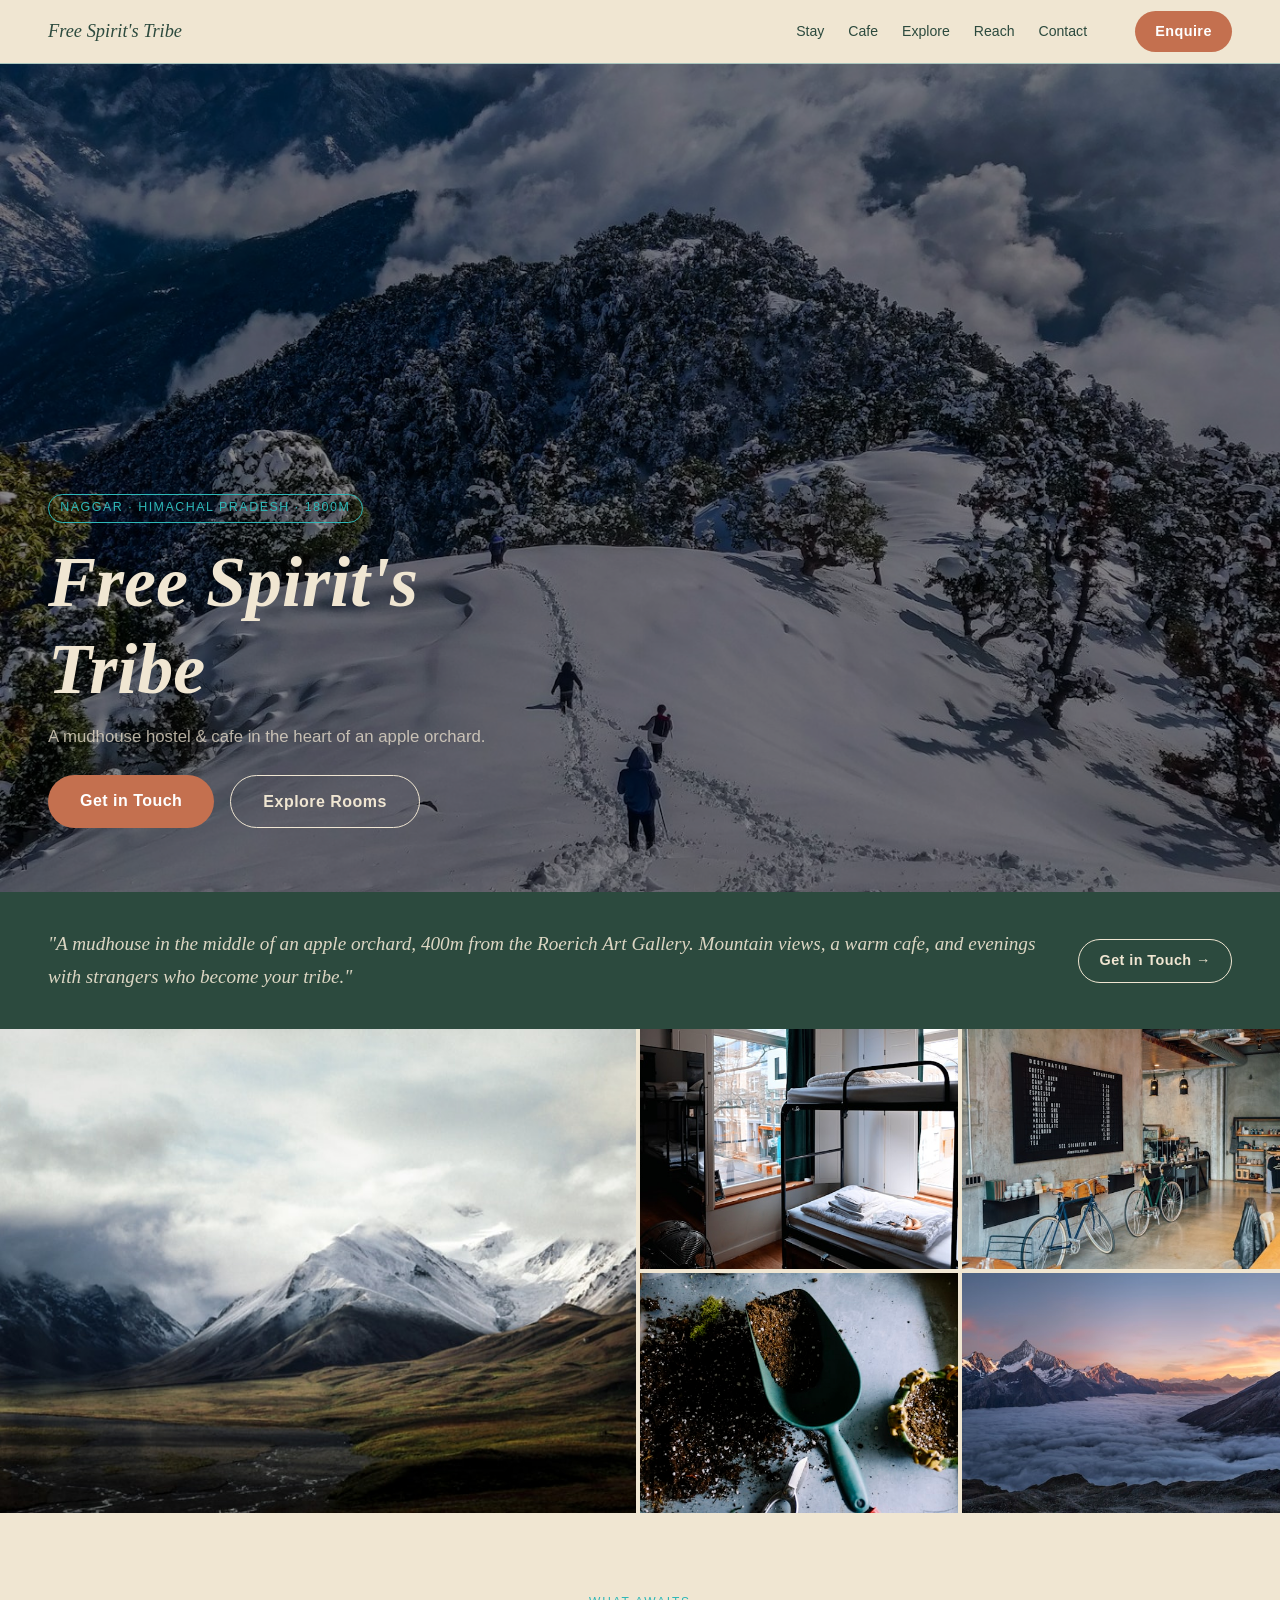
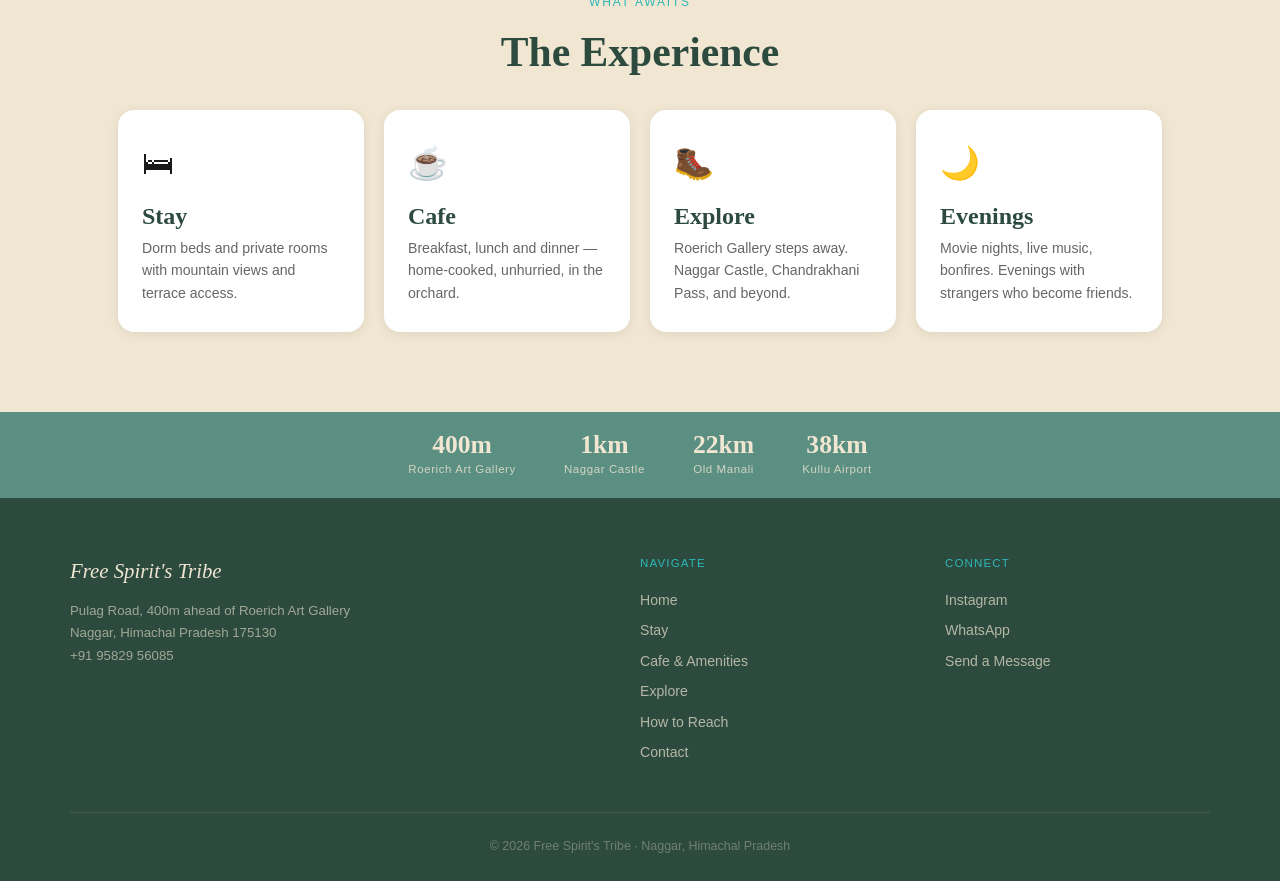
==== index.html @ 4876f760 "feat: add home page" ====
<!DOCTYPE html>
<html lang="en">
<head>
  <meta charset="UTF-8">
  <meta name="viewport" content="width=device-width, initial-scale=1.0">
  <title>Free Spirit's Tribe — Hostel & Cafe, Naggar, Himachal Pradesh</title>
  <meta name="description" content="A mudhouse hostel and cafe in an apple orchard in Naggar, HP. Mountain views, great food, and evenings with your tribe.">
  <link rel="stylesheet" href="css/style.css">
</head>
<body>

<nav class="site-nav" id="site-nav"></nav>

<main>

  <!-- Hero -->
  <section class="hero" id="hero">
    <div class="hero__bg" id="js-hero-bg"></div>
    <div class="hero__content">
      <span class="hero__tag">Naggar · Himachal Pradesh · 1800m</span>
      <h1 class="hero__title">Free Spirit's<br>Tribe</h1>
      <p class="hero__sub">A mudhouse hostel &amp; cafe in the heart of an apple orchard.</p>
      <div class="hero__actions">
        <a href="contact.html" class="btn btn-primary btn-lg">Get in Touch</a>
        <a href="stay.html"    class="btn btn-outline btn-lg">Explore Rooms</a>
      </div>
    </div>
  </section>

  <!-- Pull Quote -->
  <div class="pull-quote">
    <p class="pull-quote__text">
      "A mudhouse in the middle of an apple orchard, 400m from the Roerich Art Gallery.
      Mountain views, a warm cafe, and evenings with strangers who become your tribe."
    </p>
    <a href="contact.html" class="btn btn-outline" style="flex-shrink:0;">Get in Touch &rarr;</a>
  </div>

  <!-- Photo Mosaic -->
  <div class="photo-mosaic" id="js-mosaic"></div>

  <!-- Highlights -->
  <section class="section section--cream">
    <div class="container">
      <span class="section-label text-center" style="display:block;">What awaits</span>
      <h2 class="text-center mt-2" style="color:var(--clr-dark);">The Experience</h2>
      <div class="highlights-grid mt-4">
        <a href="stay.html" class="highlight-card">
          <div class="highlight-card__icon">🛏</div>
          <h3 class="highlight-card__title">Stay</h3>
          <p class="highlight-card__desc">Dorm beds and private rooms with mountain views and terrace access.</p>
        </a>
        <a href="cafe.html" class="highlight-card">
          <div class="highlight-card__icon">☕</div>
          <h3 class="highlight-card__title">Cafe</h3>
          <p class="highlight-card__desc">Breakfast, lunch and dinner — home-cooked, unhurried, in the orchard.</p>
        </a>
        <a href="explore.html" class="highlight-card">
          <div class="highlight-card__icon">🥾</div>
          <h3 class="highlight-card__title">Explore</h3>
          <p class="highlight-card__desc">Roerich Gallery steps away. Naggar Castle, Chandrakhani Pass, and beyond.</p>
        </a>
        <a href="cafe.html#evenings" class="highlight-card">
          <div class="highlight-card__icon">🌙</div>
          <h3 class="highlight-card__title">Evenings</h3>
          <p class="highlight-card__desc">Movie nights, live music, bonfires. Evenings with strangers who become friends.</p>
        </a>
      </div>
    </div>
  </section>

  <!-- Distance Strip -->
  <div class="distance-strip">
    <div class="distance-item"><div class="distance-item__km">400m</div><div class="distance-item__label">Roerich Art Gallery</div></div>
    <div class="distance-item"><div class="distance-item__km">1km</div><div class="distance-item__label">Naggar Castle</div></div>
    <div class="distance-item"><div class="distance-item__km">22km</div><div class="distance-item__label">Old Manali</div></div>
    <div class="distance-item"><div class="distance-item__km">38km</div><div class="distance-item__label">Kullu Airport</div></div>
  </div>

</main>

<footer class="site-footer" id="site-footer"></footer>

<script src="js/images.js"></script>
<script src="js/components.js"></script>
<script src="js/main.js"></script>
<script>
  // Set hero background
  document.getElementById('js-hero-bg').style.backgroundImage = `url('${IMAGES.hero}')`;

  // Build photo mosaic
  const mosaic = document.getElementById('js-mosaic');
  const labels = ['Mountain View', 'Our Rooms', 'The Cafe', 'Garden & Orchard', 'Valley Vista'];
  IMAGES.mosaic.forEach((src, i) => {
    const a = document.createElement('a');
    a.href = src;
    a.setAttribute('aria-label', labels[i]);
    if (i === 0) a.classList.add('photo-mosaic__main');
    const img = document.createElement('img');
    img.src = src;
    img.alt = labels[i];
    img.loading = i === 0 ? 'eager' : 'lazy';
    a.appendChild(img);
    mosaic.appendChild(a);
  });
</script>

</body>
</html>
---- css/style.css ----
/* ── Design Tokens ─────────────────────────────── */
:root {
  --clr-dark:   #2c4a3e;
  --clr-mid:    #5b8f82;
  --clr-light:  #a7c4bc;
  --clr-cream:  #f0e6d2;
  --clr-terra:  #c4704f;
  --clr-aqua:   #2eb8b8;
  --clr-white:  #ffffff;
  --clr-ink:    #1a1a1a;
  --clr-muted:  #666666;

  --font-serif: Georgia, 'Times New Roman', serif;
  --font-sans:  -apple-system, BlinkMacSystemFont, 'Segoe UI', Roboto, sans-serif;

  --nav-h:    64px;
  --radius:   8px;
  --radius-lg:16px;
  --shadow:   0 2px 12px rgba(0,0,0,0.08);
  --shadow-lg:0 8px 32px rgba(0,0,0,0.12);
  --max-w:    1140px;
  --px:       clamp(16px, 4vw, 48px);
}

/* ── Reset ─────────────────────────────────────── */
*, *::before, *::after { box-sizing: border-box; margin: 0; padding: 0; }
html { scroll-behavior: smooth; }
body { font-family: var(--font-sans); background: var(--clr-cream); color: var(--clr-ink); line-height: 1.6; }
img { display: block; max-width: 100%; height: auto; }
a { color: inherit; text-decoration: none; }
ul { list-style: none; }

/* ── Typography ─────────────────────────────────── */
h1,h2,h3,h4 { font-family: var(--font-serif); line-height: 1.2; }
h1 { font-size: clamp(2.4rem, 6vw, 4.5rem); }
h2 { font-size: clamp(1.8rem, 3.5vw, 2.6rem); }
h3 { font-size: clamp(1.1rem, 2.5vw, 1.5rem); }
.section-label {
  font-size: 0.75rem; letter-spacing: 0.15em; text-transform: uppercase;
  color: var(--clr-aqua); margin-bottom: 0.5rem; display: block;
}

/* ── Utilities ──────────────────────────────────── */
.container { max-width: var(--max-w); margin: 0 auto; padding: 0 var(--px); }
.section     { padding: 80px 0; }
.section--dark  { background: var(--clr-dark);  color: var(--clr-cream); }
.section--cream { background: var(--clr-cream); }
.text-center { text-align: center; }
.mt-2 { margin-top: 1rem; }   .mt-3 { margin-top: 1.5rem; }   .mt-4 { margin-top: 2rem; }

/* ── Buttons ────────────────────────────────────── */
.btn {
  display: inline-block; padding: 0.65em 1.4em; border-radius: 100px;
  font-size: 0.9rem; font-weight: 600; letter-spacing: 0.03em;
  cursor: pointer; transition: opacity 0.15s, transform 0.15s; border: none;
}
.btn:hover { opacity: 0.88; transform: translateY(-1px); }
.btn-primary { background: var(--clr-terra);  color: var(--clr-white); }
.btn-outline  { background: transparent; color: var(--clr-cream); border: 1.5px solid var(--clr-cream); }
.btn-dark     { background: var(--clr-dark);  color: var(--clr-cream); }
.btn-aqua     { background: var(--clr-aqua);  color: var(--clr-white); }
.btn-lg { font-size: 1rem; padding: 0.8em 2em; }
.btn-full { width: 100%; text-align: center; }

/* ── Nav ────────────────────────────────────────── */
.site-nav {
  position: sticky; top: 0; z-index: 100; height: var(--nav-h);
  background: var(--clr-cream); border-bottom: 1px solid var(--clr-light);
  display: flex; align-items: center; padding: 0 var(--px); gap: 2rem;
  transition: box-shadow 0.2s;
}
.site-nav.scrolled { box-shadow: var(--shadow); }
.nav-brand { font-family: var(--font-serif); font-style: italic; font-size: 1.15rem; color: var(--clr-dark); white-space: nowrap; }
.nav-links  { display: flex; gap: 1.5rem; margin-left: auto; font-size: 0.88rem; }
.nav-links a { color: var(--clr-dark); transition: color 0.15s; }
.nav-links a:hover, .nav-links a.active { color: var(--clr-mid); }
.nav-cta { margin-left: 1rem; }
.nav-hamburger { display: none; background: none; border: none; cursor: pointer; font-size: 1.4rem; margin-left: auto; color: var(--clr-dark); }
@media (max-width: 768px) {
  .nav-links, .nav-cta { display: none; }
  .nav-hamburger { display: block; }
  .site-nav.open .nav-links {
    display: flex; flex-direction: column;
    position: absolute; top: var(--nav-h); left: 0; right: 0;
    background: var(--clr-cream); padding: 1.5rem var(--px);
    gap: 1rem; border-bottom: 1px solid var(--clr-light); box-shadow: var(--shadow);
  }
  .site-nav.open .nav-cta { display: block; margin: 0 var(--px) 1.5rem; }
}

/* ── Hero (home) ────────────────────────────────── */
.hero {
  position: relative; min-height: 92vh;
  display: flex; flex-direction: column; justify-content: flex-end;
  padding: 0 var(--px) 64px; overflow: hidden; background: var(--clr-dark);
}
.hero__bg { position: absolute; inset: 0; background-size: cover; background-position: center; filter: brightness(0.55); }
.hero__content { position: relative; z-index: 1; max-width: 640px; }
.hero__tag {
  display: inline-block; font-size: 0.78rem; letter-spacing: 0.12em; text-transform: uppercase;
  color: var(--clr-aqua); border: 1px solid var(--clr-aqua); padding: 0.3em 0.9em;
  border-radius: 100px; margin-bottom: 1rem;
}
.hero__title { color: var(--clr-cream); font-style: italic; }
.hero__sub   { color: rgba(240,230,210,0.75); margin-top: 0.75rem; font-size: 1.05rem; }
.hero__actions { display: flex; gap: 1rem; margin-top: 1.5rem; flex-wrap: wrap; }

/* ── Pull Quote ─────────────────────────────────── */
.pull-quote {
  background: var(--clr-dark); color: var(--clr-cream);
  padding: 36px var(--px); display: flex; align-items: center; gap: 2.5rem; flex-wrap: wrap;
}
.pull-quote__text {
  flex: 1; min-width: 260px; font-family: var(--font-serif); font-style: italic;
  font-size: clamp(1rem, 2vw, 1.2rem); line-height: 1.7; color: rgba(240,230,210,0.9);
}

/* ── Photo Mosaic ───────────────────────────────── */
.photo-mosaic { display: grid; grid-template-columns: 2fr 1fr 1fr; grid-template-rows: 240px 240px; gap: 4px; }
.photo-mosaic__main { grid-row: span 2; }
.photo-mosaic a { display: block; overflow: hidden; height: 100%; }
.photo-mosaic img { width: 100%; height: 100%; object-fit: cover; transition: transform 0.4s; }
.photo-mosaic a:hover img { transform: scale(1.04); }
@media (max-width: 600px) {
  .photo-mosaic { grid-template-columns: 1fr 1fr; grid-template-rows: 200px 200px 200px; }
  .photo-mosaic__main { grid-row: span 1; grid-column: span 2; }
}

/* ── Highlights Grid ────────────────────────────── */
.highlights-grid { display: grid; grid-template-columns: repeat(4,1fr); gap: 20px; }
.highlight-card {
  background: var(--clr-white); border-radius: var(--radius-lg);
  padding: 28px 24px; box-shadow: var(--shadow);
  transition: transform 0.2s, box-shadow 0.2s; display: block; color: inherit;
}
.highlight-card:hover { transform: translateY(-4px); box-shadow: var(--shadow-lg); }
.highlight-card__icon  { font-size: 2rem; margin-bottom: 0.75rem; }
.highlight-card__title { color: var(--clr-dark); margin-bottom: 0.4rem; }
.highlight-card__desc  { font-size: 0.88rem; color: var(--clr-muted); }
@media (max-width: 768px) { .highlights-grid { grid-template-columns: repeat(2,1fr); } }
@media (max-width: 480px) { .highlights-grid { grid-template-columns: 1fr; } }

/* ── Distance Strip ─────────────────────────────── */
.distance-strip {
  background: var(--clr-mid); padding: 20px var(--px);
  display: flex; justify-content: center; gap: clamp(1rem,4vw,3rem); flex-wrap: wrap;
}
.distance-item { text-align: center; color: var(--clr-cream); }
.distance-item__km    { font-family: var(--font-serif); font-size: 1.6rem; font-weight: bold; line-height: 1; }
.distance-item__label { font-size: 0.72rem; opacity: 0.8; letter-spacing: 0.05em; margin-top: 2px; }

/* ── Page Hero (inner pages) ────────────────────── */
.page-hero { background: var(--clr-dark); color: var(--clr-cream); padding: 80px var(--px) 60px; }
.page-hero__title { margin-top: 0.5rem; }
.page-hero__sub   { margin-top: 0.75rem; color: rgba(240,230,210,0.75); max-width: 600px; }

/* ── Room Cards ─────────────────────────────────── */
.room-cards { display: grid; grid-template-columns: repeat(2,1fr); gap: 24px; }
.room-card  { background: var(--clr-white); border-radius: var(--radius-lg); overflow: hidden; box-shadow: var(--shadow); display: flex; flex-direction: column; }
.room-card__img  { height: 220px; object-fit: cover; width: 100%; }
.room-card__body { padding: 24px; flex: 1; display: flex; flex-direction: column; }
.room-card__title { color: var(--clr-dark); }
.room-card__meta  { font-size: 0.83rem; color: var(--clr-muted); margin-top: 0.3rem; }
.room-card__features { margin-top: 1rem; display: flex; flex-wrap: wrap; gap: 6px; }
.feature-tag { font-size: 0.73rem; padding: 0.25em 0.7em; border-radius: 100px; background: rgba(44,74,62,0.1); color: var(--clr-dark); }
.room-card__pricing { margin-top: 1.25rem; padding-top: 1rem; border-top: 1px solid var(--clr-light); }
.price-row   { display: flex; justify-content: space-between; align-items: baseline; margin-bottom: 0.35rem; }
.price-label { font-size: 0.78rem; color: var(--clr-muted); }
.price-value { font-family: var(--font-serif); font-size: 1rem; color: var(--clr-dark); font-weight: bold; }
.price-note  { font-size: 0.72rem; color: var(--clr-muted); margin-top: 4px; }
.room-card__cta { margin-top: auto; padding-top: 1.25rem; }
.pricing-note {
  background: rgba(44,74,62,0.07); border-left: 3px solid var(--clr-mid);
  border-radius: 0 var(--radius) var(--radius) 0; padding: 14px 18px;
  font-size: 0.88rem; color: var(--clr-dark); margin-bottom: 2rem;
}
@media (max-width: 640px) { .room-cards { grid-template-columns: 1fr; } }

/* ── Meals ──────────────────────────────────────── */
.meals-grid { display: grid; grid-template-columns: repeat(3,1fr); gap: 20px; }
.meal-card  { background: var(--clr-white); border-radius: var(--radius-lg); overflow: hidden; box-shadow: var(--shadow); text-align: center; }
.meal-card__img  { height: 160px; object-fit: cover; width: 100%; }
.meal-card__body { padding: 20px; }
.meal-card__time { font-size: 0.73rem; color: var(--clr-aqua); letter-spacing: 0.1em; text-transform: uppercase; margin-bottom: 0.3rem; }
.meal-card__title { color: var(--clr-dark); }
.meal-card__desc  { font-size: 0.83rem; color: var(--clr-muted); margin-top: 0.4rem; }
@media (max-width: 640px) { .meals-grid { grid-template-columns: 1fr; } }

/* ── Amenities ──────────────────────────────────── */
.amenities-grid { display: grid; grid-template-columns: repeat(3,1fr); gap: 16px; }
.amenity-item { display: flex; align-items: flex-start; gap: 12px; padding: 16px; background: var(--clr-white); border-radius: var(--radius); box-shadow: var(--shadow); }
.amenity-item__icon  { font-size: 1.4rem; flex-shrink: 0; }
.amenity-item__title { font-weight: 600; font-size: 0.92rem; color: var(--clr-dark); }
.amenity-item__desc  { font-size: 0.8rem; color: var(--clr-muted); margin-top: 2px; }
@media (max-width: 768px) { .amenities-grid { grid-template-columns: repeat(2,1fr); } }
@media (max-width: 480px) { .amenities-grid { grid-template-columns: 1fr; } }

/* ── Rules ──────────────────────────────────────── */
.rules-list { display: flex; flex-direction: column; gap: 12px; }
.rule-item  { display: flex; align-items: center; gap: 14px; padding: 14px 16px; background: var(--clr-white); border-radius: var(--radius); box-shadow: var(--shadow); font-size: 0.93rem; }
.rule-item__icon { font-size: 1.1rem; flex-shrink: 0; }

/* ── Adventure Cards (Explore) ──────────────────── */
.adventure-section-title {
  font-family: var(--font-serif); font-size: 1.05rem; color: var(--clr-mid);
  padding-bottom: 0.5rem; border-bottom: 1px solid var(--clr-light); margin: 2.5rem 0 1.25rem;
}
.adventure-cards { display: grid; grid-template-columns: repeat(3,1fr); gap: 20px; }
.adventure-card  { background: var(--clr-white); border-radius: var(--radius-lg); overflow: hidden; box-shadow: var(--shadow); transition: transform 0.2s, box-shadow 0.2s; }
.adventure-card:hover { transform: translateY(-4px); box-shadow: var(--shadow-lg); }
.adventure-card__img  { height: 180px; object-fit: cover; width: 100%; }
.adventure-card__body { padding: 16px; }
.adventure-card__badges { display: flex; gap: 6px; flex-wrap: wrap; margin-bottom: 0.5rem; }
.badge { font-size: 0.68rem; padding: 0.2em 0.65em; border-radius: 100px; font-weight: 600; letter-spacing: 0.04em; }
.badge--dist  { background: rgba(44,74,62,0.1);  color: var(--clr-dark); }
.badge--type  { background: rgba(46,184,184,0.15); color: #1a8888; }
.badge--easy  { background: #e8f5e9; color: #2e7d32; }
.badge--moderate { background: #fff3e0; color: #bf360c; }
.adventure-card__title { color: var(--clr-dark); margin-bottom: 0.35rem; font-size: 1rem; }
.adventure-card__desc  { font-size: 0.83rem; color: var(--clr-muted); line-height: 1.5; }
.adventure-card__footer { display: flex; justify-content: space-between; margin-top: 0.7rem; font-size: 0.76rem; color: var(--clr-muted); }
@media (max-width: 900px) { .adventure-cards { grid-template-columns: repeat(2,1fr); } }
@media (max-width: 540px) { .adventure-cards { grid-template-columns: 1fr; } }

/* ── Transport Tabs (Reach) ─────────────────────── */
.transport-tabs { display: flex; border-radius: var(--radius); overflow: hidden; border: 1.5px solid var(--clr-light); margin-bottom: 2rem; }
.transport-tab  { flex: 1; padding: 12px; text-align: center; font-size: 0.88rem; font-weight: 600; cursor: pointer; background: var(--clr-white); color: var(--clr-muted); border: none; transition: background 0.15s, color 0.15s; }
.transport-tab.active { background: var(--clr-dark); color: var(--clr-cream); }
.transport-panel        { display: none; }
.transport-panel.active { display: block; }
.step-list { display: flex; flex-direction: column; gap: 14px; }
.step-item { display: grid; grid-template-columns: 32px 1fr; gap: 14px; align-items: flex-start; }
.step-num  { width: 32px; height: 32px; border-radius: 50%; background: var(--clr-dark); color: var(--clr-cream); display: flex; align-items: center; justify-content: center; font-size: 0.78rem; font-weight: 700; flex-shrink: 0; }
.step-text { font-size: 0.93rem; padding-top: 5px; line-height: 1.5; }
.step-text strong { color: var(--clr-dark); }
.directions-box { background: var(--clr-dark); color: var(--clr-cream); border-radius: var(--radius); padding: 20px 24px; margin-top: 2rem; font-size: 0.93rem; line-height: 1.8; }
.directions-box__label { color: var(--clr-aqua); font-size: 0.72rem; letter-spacing: 0.1em; text-transform: uppercase; margin-bottom: 0.5rem; display: block; }
.map-embed { margin-top: 2rem; border-radius: var(--radius-lg); overflow: hidden; box-shadow: var(--shadow); }
.map-embed iframe { display: block; width: 100%; height: 400px; border: none; }

/* ── Contact ─────────────────────────────────────── */
.contact-grid { display: grid; grid-template-columns: 1fr 1fr; gap: 40px; align-items: start; }
.contact-info { display: flex; flex-direction: column; gap: 14px; }
.whatsapp-btn { display: flex; align-items: center; justify-content: center; gap: 0.6rem; background: #25D366; color: #fff; font-weight: 600; font-size: 1rem; padding: 0.9em 1.8em; border-radius: 100px; transition: opacity 0.15s, transform 0.15s; }
.whatsapp-btn:hover { opacity: 0.9; transform: translateY(-1px); }
.contact-item { display: flex; align-items: flex-start; gap: 14px; padding: 16px; background: var(--clr-white); border-radius: var(--radius); box-shadow: var(--shadow); }
.contact-item__icon  { font-size: 1.3rem; flex-shrink: 0; }
.contact-item__label { font-size: 0.72rem; color: var(--clr-aqua); text-transform: uppercase; letter-spacing: 0.1em; }
.contact-item__value { font-size: 0.93rem; color: var(--clr-dark); margin-top: 2px; }
.contact-item__value a { transition: color 0.15s; }
.contact-item__value a:hover { color: var(--clr-mid); }
.contact-form { background: var(--clr-white); border-radius: var(--radius-lg); padding: 32px; box-shadow: var(--shadow-lg); }
.contact-form h3 { color: var(--clr-dark); margin-bottom: 1.5rem; }
.form-group { margin-bottom: 1rem; }
.form-group label { display: block; font-size: 0.83rem; font-weight: 600; color: var(--clr-dark); margin-bottom: 0.35rem; }
.form-group input,
.form-group select,
.form-group textarea { width: 100%; padding: 0.68em 1em; border: 1.5px solid var(--clr-light); border-radius: var(--radius); font-family: var(--font-sans); font-size: 0.93rem; background: var(--clr-cream); color: var(--clr-ink); transition: border-color 0.15s; }
.form-group input:focus,
.form-group select:focus,
.form-group textarea:focus { outline: none; border-color: var(--clr-mid); }
.form-group textarea { resize: vertical; min-height: 100px; }
.form-row { display: grid; grid-template-columns: 1fr 1fr; gap: 12px; }
@media (max-width: 768px) { .contact-grid { grid-template-columns: 1fr; } .form-row { grid-template-columns: 1fr; } }

/* ── Footer ──────────────────────────────────────── */
.site-footer { background: var(--clr-dark); color: var(--clr-cream); padding: 56px var(--px) 24px; }
.footer-inner { max-width: var(--max-w); margin: 0 auto; display: grid; grid-template-columns: 2fr 1fr 1fr; gap: 40px; padding-bottom: 40px; border-bottom: 1px solid rgba(255,255,255,0.1); }
.footer-brand-name { font-family: var(--font-serif); font-style: italic; font-size: 1.3rem; margin-bottom: 0.75rem; }
.footer-address { font-size: 0.83rem; color: rgba(240,230,210,0.6); line-height: 1.7; }
.footer-col-title { font-size: 0.72rem; letter-spacing: 0.1em; text-transform: uppercase; color: var(--clr-aqua); margin-bottom: 1rem; }
.footer-col a { display: block; font-size: 0.88rem; color: rgba(240,230,210,0.7); margin-bottom: 0.5rem; transition: color 0.15s; }
.footer-col a:hover { color: var(--clr-cream); }
.footer-bottom { max-width: var(--max-w); margin: 24px auto 0; font-size: 0.78rem; color: rgba(240,230,210,0.35); text-align: center; }
@media (max-width: 768px) { .footer-inner { grid-template-columns: 1fr 1fr; } .footer-inner > :first-child { grid-column: span 2; } }
@media (max-width: 480px) { .footer-inner { grid-template-columns: 1fr; } .footer-inner > :first-child { grid-column: span 1; } }
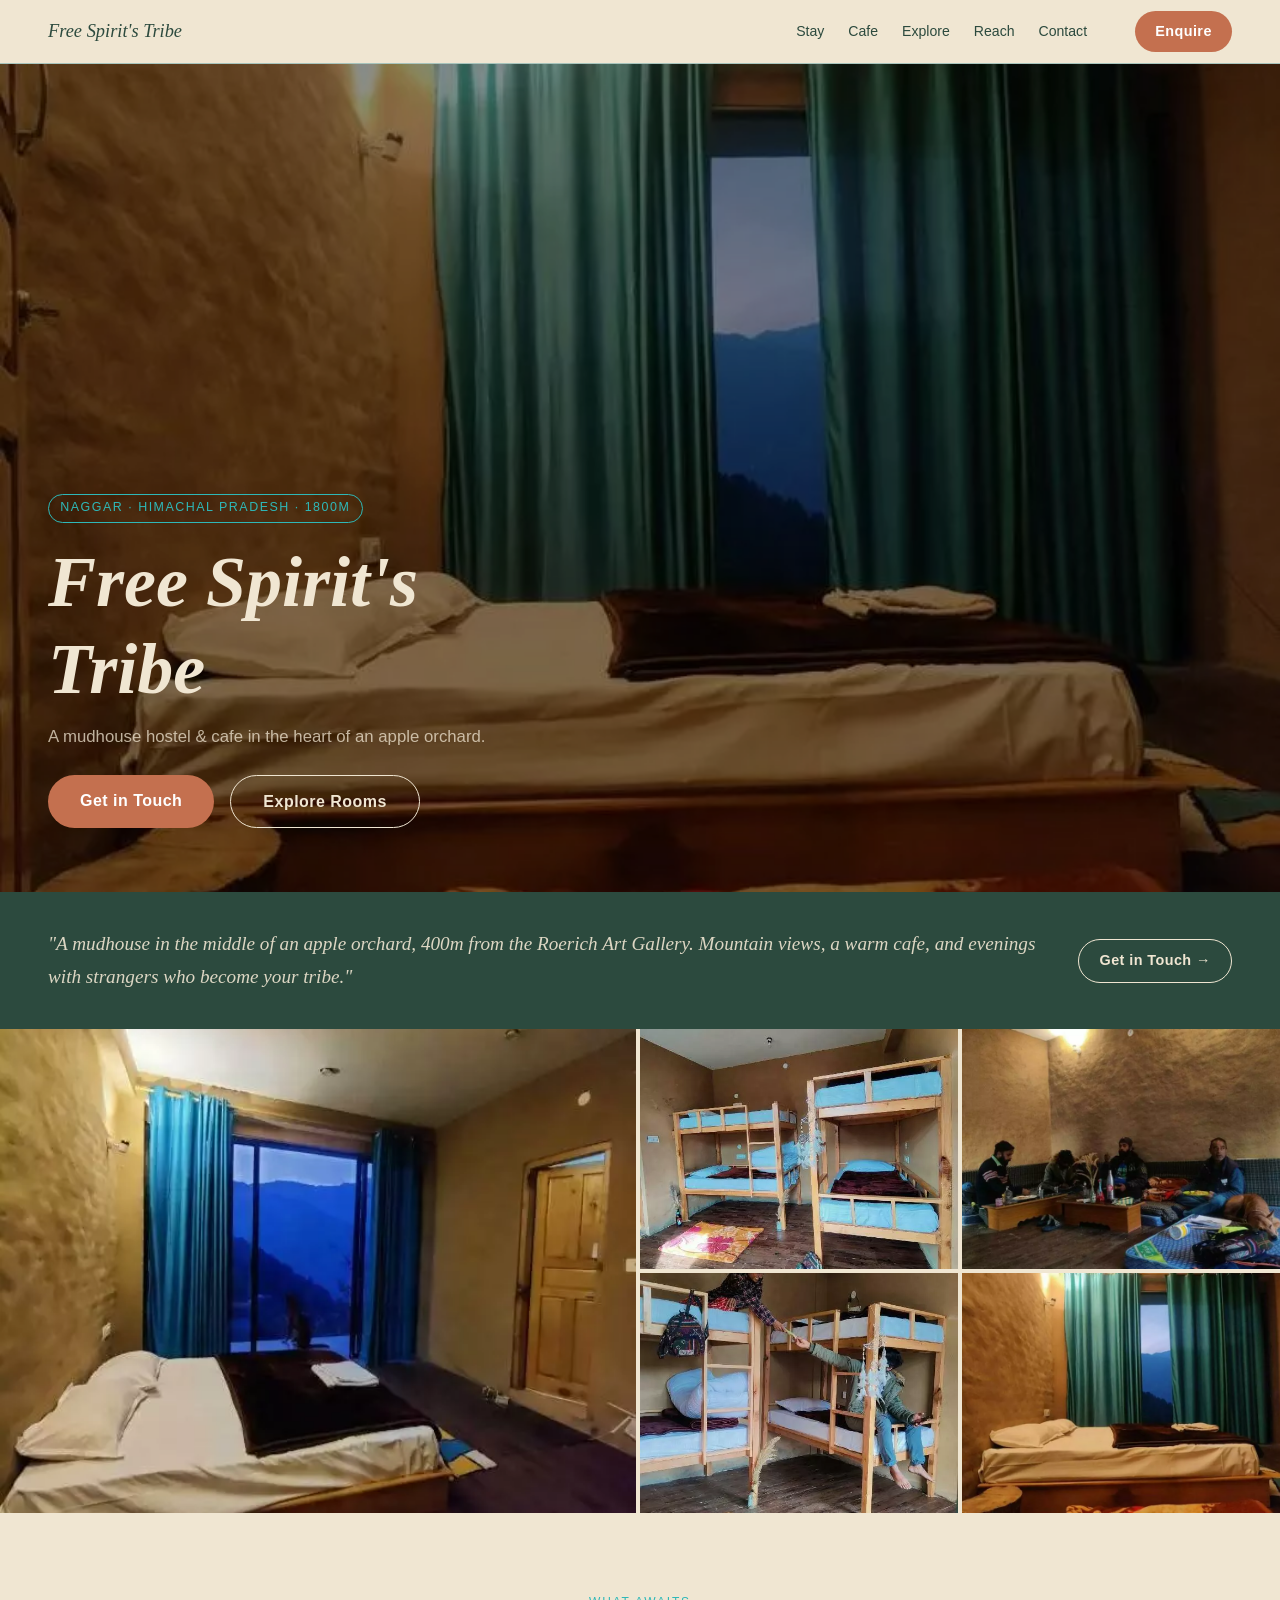
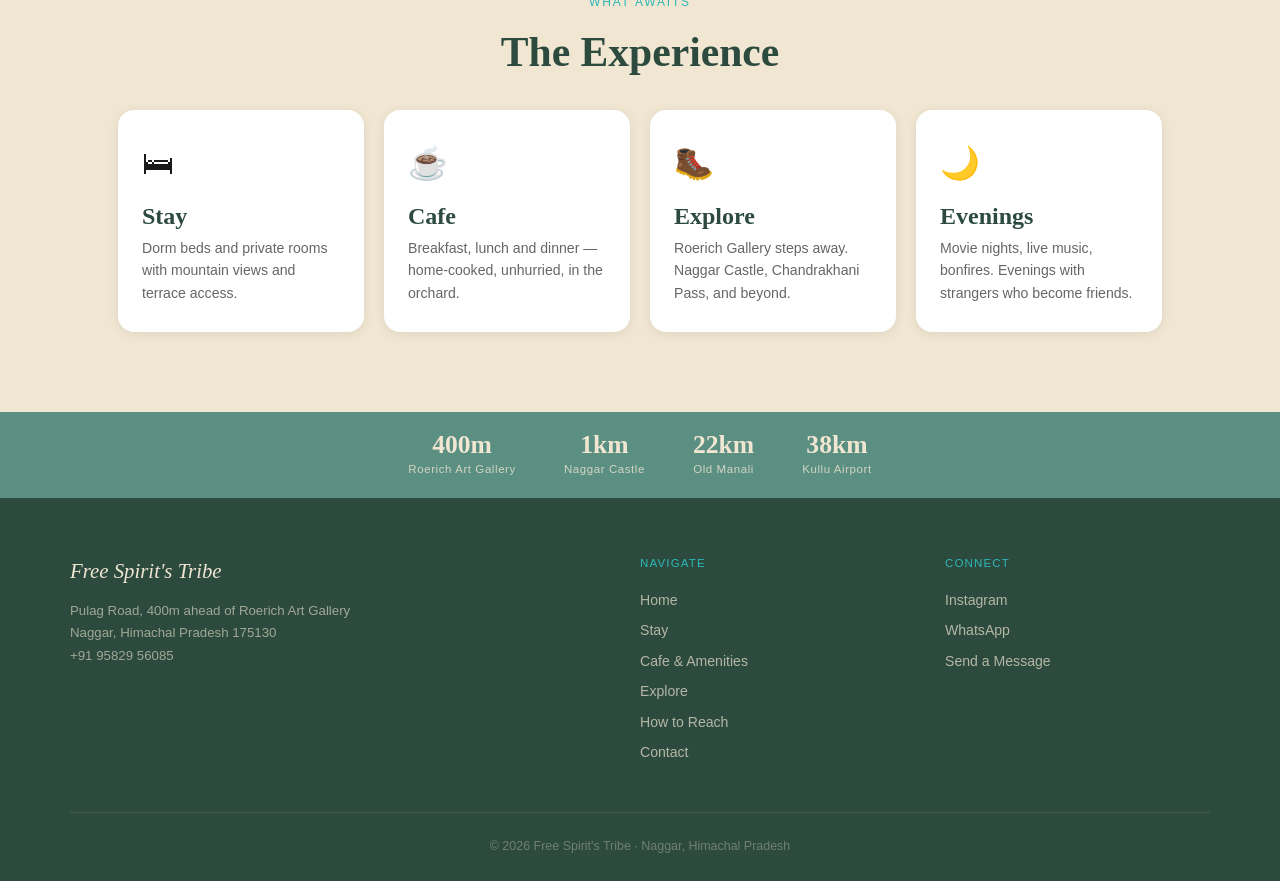
==== commit 25f0f2fd: "feat: add lightbox gallery for mosaic photos on home page Clicking any mosaic image now opens a full" ====
--- a/index.html
+++ b/index.html
@@ -81,6 +81,15 @@
 
 <footer class="site-footer" id="site-footer"></footer>
 
+<!-- Lightbox -->
+<div class="lightbox" id="js-lightbox" role="dialog" aria-modal="true" aria-label="Photo viewer">
+  <button class="lightbox__close" id="js-lb-close" aria-label="Close">&times;</button>
+  <button class="lightbox__arrow lightbox__prev" id="js-lb-prev" aria-label="Previous">&#8249;</button>
+  <img class="lightbox__img" id="js-lb-img" src="" alt="">
+  <button class="lightbox__arrow lightbox__next" id="js-lb-next" aria-label="Next">&#8250;</button>
+  <div class="lightbox__dots" id="js-lb-dots"></div>
+</div>
+
 <script src="js/images.js"></script>
 <script src="js/components.js"></script>
 <script src="js/main.js"></script>
@@ -95,6 +104,7 @@
     const a = document.createElement('a');
     a.href = src;
     a.setAttribute('aria-label', labels[i]);
+    a.dataset.lbIndex = i;
     if (i === 0) a.classList.add('photo-mosaic__main');
     const img = document.createElement('img');
     img.src = src;
@@ -103,6 +113,54 @@
     a.appendChild(img);
     mosaic.appendChild(a);
   });
+
+  // Lightbox
+  const lb = document.getElementById('js-lightbox');
+  const lbImg = document.getElementById('js-lb-img');
+  const lbDots = document.getElementById('js-lb-dots');
+  let lbIndex = 0;
+
+  IMAGES.mosaic.forEach((_, i) => {
+    const dot = document.createElement('button');
+    dot.className = 'lightbox__dot';
+    dot.setAttribute('aria-label', `Photo ${i + 1}`);
+    dot.addEventListener('click', () => showLb(i));
+    lbDots.appendChild(dot);
+  });
+
+  function showLb(i) {
+    lbIndex = (i + IMAGES.mosaic.length) % IMAGES.mosaic.length;
+    lbImg.src = IMAGES.mosaic[lbIndex];
+    lbImg.alt = labels[lbIndex];
+    lb.querySelectorAll('.lightbox__dot').forEach((d, idx) =>
+      d.classList.toggle('active', idx === lbIndex));
+    lb.classList.add('is-open');
+    document.body.style.overflow = 'hidden';
+  }
+
+  function closeLb() {
+    lb.classList.remove('is-open');
+    document.body.style.overflow = '';
+  }
+
+  mosaic.addEventListener('click', e => {
+    const a = e.target.closest('a[data-lb-index]');
+    if (!a) return;
+    e.preventDefault();
+    showLb(+a.dataset.lbIndex);
+  });
+
+  document.getElementById('js-lb-close').addEventListener('click', closeLb);
+  document.getElementById('js-lb-prev').addEventListener('click', () => showLb(lbIndex - 1));
+  document.getElementById('js-lb-next').addEventListener('click', () => showLb(lbIndex + 1));
+  lb.addEventListener('click', e => { if (e.target === lb) closeLb(); });
+
+  document.addEventListener('keydown', e => {
+    if (!lb.classList.contains('is-open')) return;
+    if (e.key === 'Escape') closeLb();
+    if (e.key === 'ArrowLeft') showLb(lbIndex - 1);
+    if (e.key === 'ArrowRight') showLb(lbIndex + 1);
+  });
 </script>
 
 </body>
--- a/css/style.css
+++ b/css/style.css
@@ -263,6 +263,20 @@
 .form-row { display: grid; grid-template-columns: 1fr 1fr; gap: 12px; }
 @media (max-width: 768px) { .contact-grid { grid-template-columns: 1fr; } .form-row { grid-template-columns: 1fr; } }
 
+/* ── Lightbox ────────────────────────────────────── */
+.lightbox { display:none; position:fixed; inset:0; background:rgba(0,0,0,0.92); z-index:1000; align-items:center; justify-content:center; }
+.lightbox.is-open { display:flex; }
+.lightbox__img { max-width:90vw; max-height:88vh; object-fit:contain; border-radius:4px; user-select:none; }
+.lightbox__close { position:absolute; top:16px; right:20px; background:none; border:none; color:#fff; font-size:2rem; line-height:1; cursor:pointer; opacity:0.7; transition:opacity 0.15s; }
+.lightbox__close:hover { opacity:1; }
+.lightbox__arrow { position:absolute; top:50%; transform:translateY(-50%); background:rgba(255,255,255,0.12); border:none; color:#fff; font-size:1.6rem; line-height:1; width:48px; height:64px; cursor:pointer; border-radius:4px; transition:background 0.15s; display:flex; align-items:center; justify-content:center; }
+.lightbox__arrow:hover { background:rgba(255,255,255,0.25); }
+.lightbox__prev { left:12px; }
+.lightbox__next { right:12px; }
+.lightbox__dots { position:absolute; bottom:18px; left:50%; transform:translateX(-50%); display:flex; gap:8px; }
+.lightbox__dot { width:8px; height:8px; border-radius:50%; background:rgba(255,255,255,0.35); border:none; cursor:pointer; padding:0; transition:background 0.15s; }
+.lightbox__dot.active { background:#fff; }
+
 /* ── Footer ──────────────────────────────────────── */
 .site-footer { background: var(--clr-dark); color: var(--clr-cream); padding: 56px var(--px) 24px; }
 .footer-inner { max-width: var(--max-w); margin: 0 auto; display: grid; grid-template-columns: 2fr 1fr 1fr; gap: 40px; padding-bottom: 40px; border-bottom: 1px solid rgba(255,255,255,0.1); }
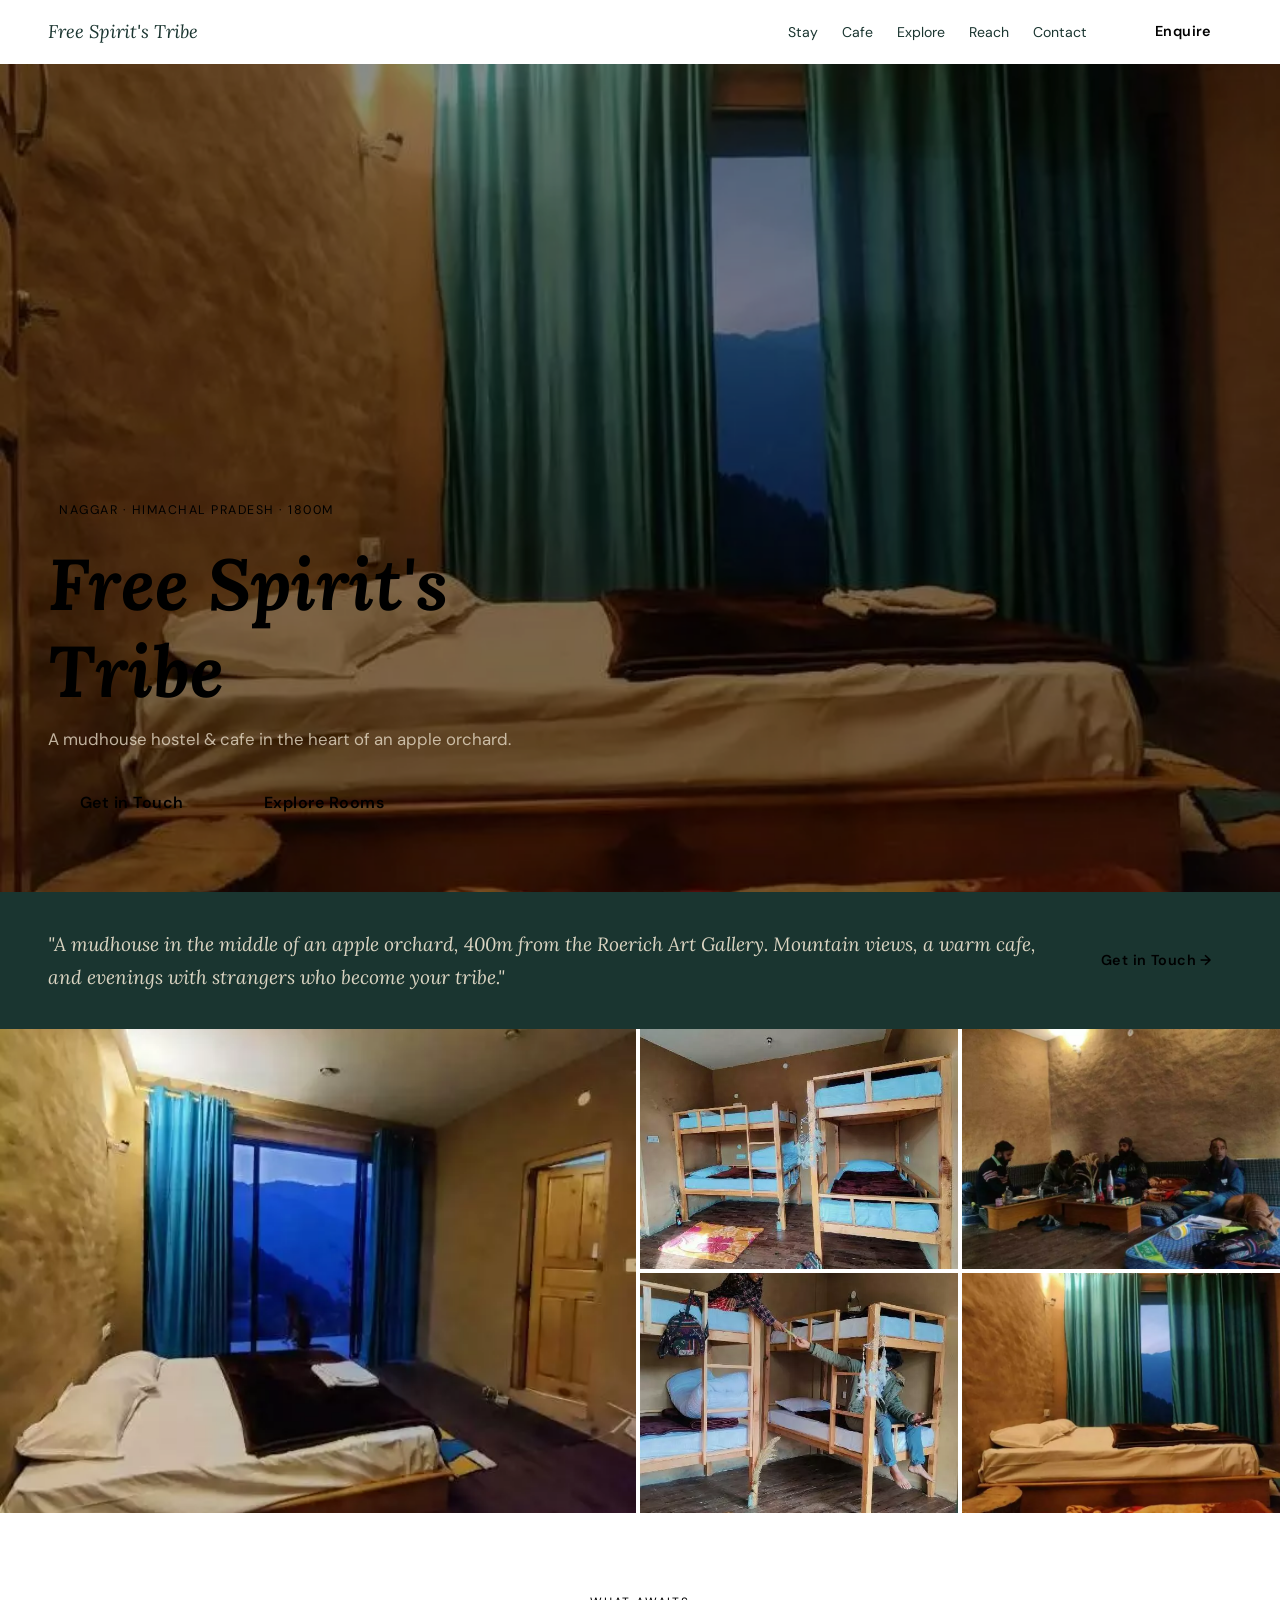
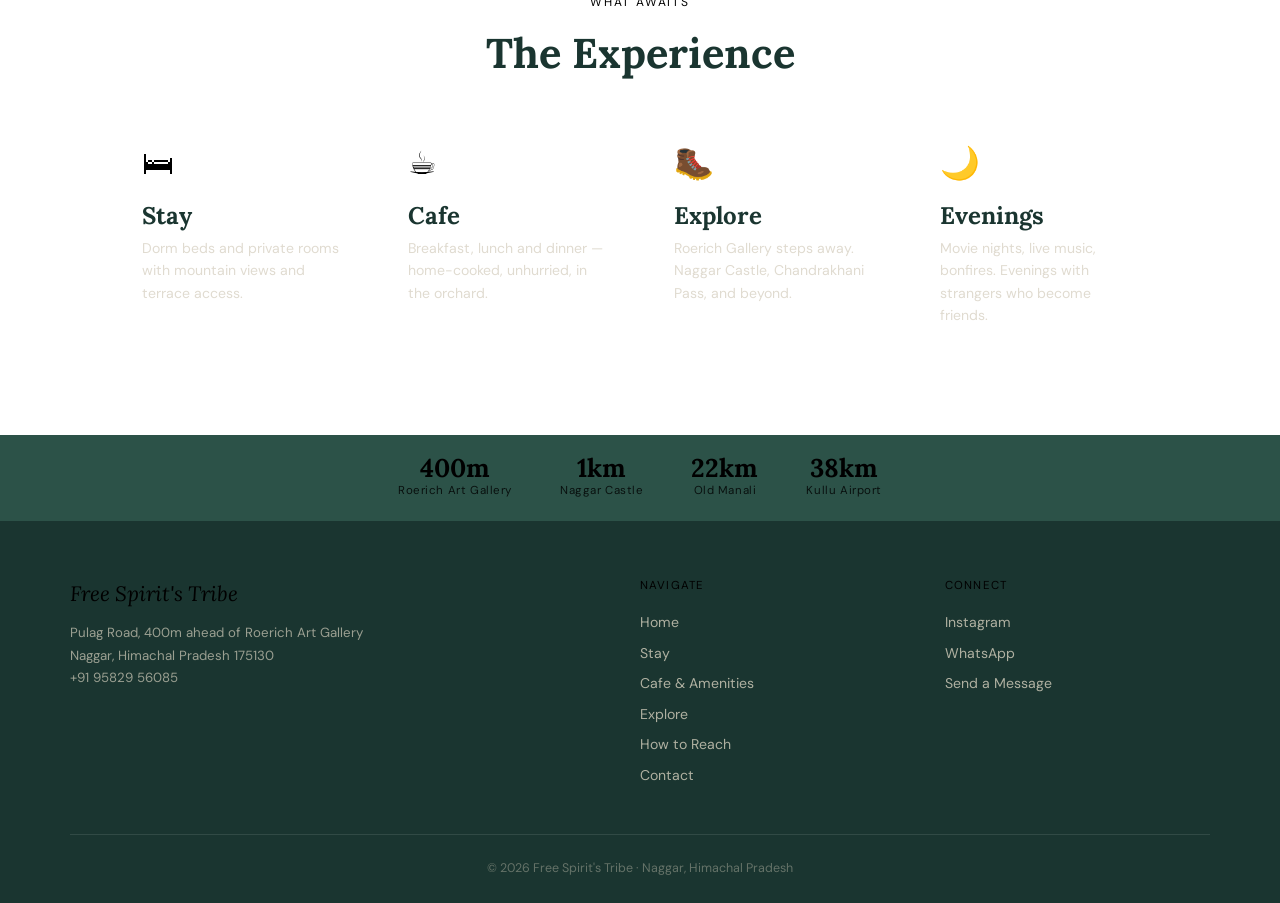
==== commit 8b13d8f3: "feat: update design tokens and load Lora + DM Sans from Google Fonts" ====
--- a/index.html
+++ b/index.html
@@ -3,6 +3,9 @@
 <head>
   <meta charset="UTF-8">
   <meta name="viewport" content="width=device-width, initial-scale=1.0">
+  <link rel="preconnect" href="https://fonts.googleapis.com">
+  <link rel="preconnect" href="https://fonts.gstatic.com" crossorigin>
+  <link href="https://fonts.googleapis.com/css2?family=Lora:ital,wght@0,600;0,700;1,400&family=DM+Sans:wght@400;500;600&display=swap" rel="stylesheet">
   <title>Free Spirit's Tribe — Hostel & Cafe, Naggar, Himachal Pradesh</title>
   <meta name="description" content="A mudhouse hostel and cafe in an apple orchard in Naggar, HP. Mountain views, great food, and evenings with your tribe.">
   <link rel="stylesheet" href="css/style.css">
--- a/css/style.css
+++ b/css/style.css
@@ -1,25 +1,21 @@
 /* ── Design Tokens ─────────────────────────────── */
 :root {
-  --clr-dark:   #2c4a3e;
-  --clr-mid:    #5b8f82;
-  --clr-light:  #a7c4bc;
-  --clr-cream:  #f0e6d2;
-  --clr-terra:  #c4704f;
-  --clr-aqua:   #2eb8b8;
-  --clr-white:  #ffffff;
-  --clr-ink:    #1a1a1a;
-  --clr-muted:  #666666;
-
-  --font-serif: Georgia, 'Times New Roman', serif;
-  --font-sans:  -apple-system, BlinkMacSystemFont, 'Segoe UI', Roboto, sans-serif;
-
-  --nav-h:    64px;
-  --radius:   8px;
-  --radius-lg:16px;
-  --shadow:   0 2px 12px rgba(0,0,0,0.08);
-  --shadow-lg:0 8px 32px rgba(0,0,0,0.12);
-  --max-w:    1140px;
-  --px:       clamp(16px, 4vw, 48px);
+  --clr-dark:    #1a3530;  /* deep pine-teal  — nav bg, footer, hero            */
+  --clr-mid:     #2c5248;  /* mid pine-teal   — hero gradient, pull-quote        */
+  --clr-accent:  #a87840;  /* bleached ochre  — buttons, borders, labels         */
+  --clr-bg:      #f6f1e6;  /* light clay      — page body background             */
+  --clr-surface: #eae3d4;  /* clay            — card / section backgrounds       */
+  --clr-muted:   #e0dbd0;  /* pale clay       — text on dark backgrounds         */
+  --clr-text:    #1a2c28;  /* near-black green — body copy on light bg           */
+  --clr-text-lt: #5a4e3e;  /* warm brown-grey — secondary body copy              */
+
+  --font-serif: 'Lora', Georgia, serif;
+  --font-sans:  'DM Sans', system-ui, sans-serif;
+
+  --nav-h:  64px;
+  --radius: 4px;
+  --max-w:  1140px;
+  --px:     clamp(16px, 4vw, 48px);
 }
 
 /* ── Reset ─────────────────────────────────────── */
